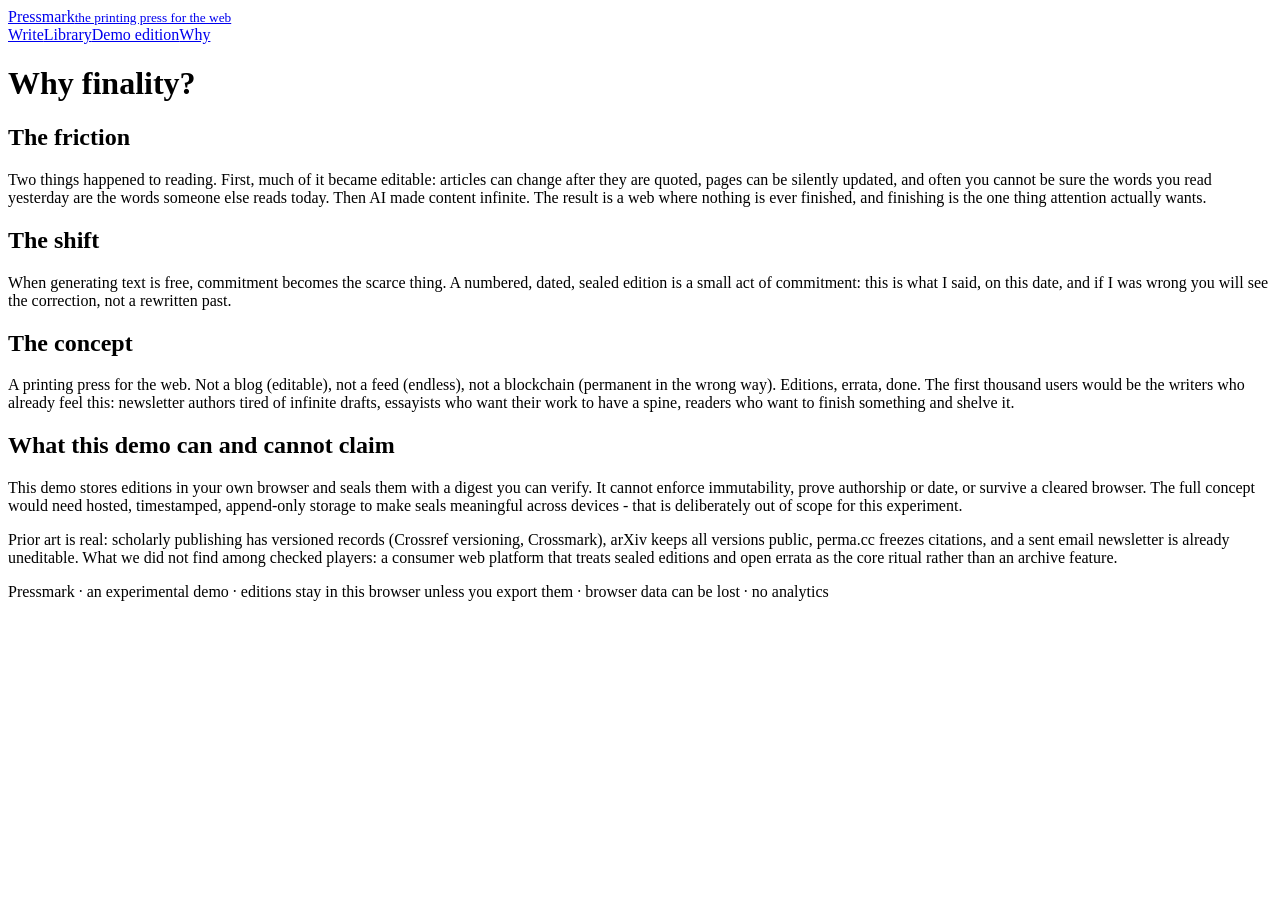
==== about.html @ ba138bb5 "Create about.html detailing finality in digital content This HTML file outlines the concept of final" ====
<!DOCTYPE html>
<html lang="en">
<head>
<meta charset="utf-8">
<meta name="viewport" content="width=device-width, initial-scale=1">
<title>Why finality - Pressmark</title>
<meta name="description" content="The problem Pressmark tests: the web lost finished things.">
<meta http-equiv="Content-Security-Policy" content="default-src 'self'; style-src 'self' 'unsafe-inline'; script-src 'self'; img-src 'self'; connect-src 'self'; base-uri 'none'; form-action 'none'">
<link rel="icon" type="image/svg+xml" href="assets/favicon.svg">
<link rel="stylesheet" href="assets/style.css">
</head>
<body>
<header class="site"><div class="wrap">
  <a class="masthead" href="index.html">Pressmark<small>the printing press for the web</small></a>
  <nav class="main">
    <a href="write.html">Write</a><a href="library.html">Library</a><a href="edition.html?id=sample">Demo edition</a><a href="about.html">Why</a>
  </nav>
</div></header>
<main><div class="wrap">
  <h1>Why finality?</h1>
  <h2 class="section">The friction</h2>
  <p>Two things happened to reading. First, much of it became editable: articles can change after they are quoted, pages can be silently updated, and often you cannot be sure the words you read yesterday are the words someone else reads today. Then AI made content infinite. The result is a web where nothing is ever finished, and finishing is the one thing attention actually wants.</p>
  <h2 class="section">The shift</h2>
  <p>When generating text is free, commitment becomes the scarce thing. A numbered, dated, sealed edition is a small act of commitment: this is what I said, on this date, and if I was wrong you will see the correction, not a rewritten past.</p>
  <h2 class="section">The concept</h2>
  <p>A printing press for the web. Not a blog (editable), not a feed (endless), not a blockchain (permanent in the wrong way). Editions, errata, done. The first thousand users would be the writers who already feel this: newsletter authors tired of infinite drafts, essayists who want their work to have a spine, readers who want to finish something and shelve it.</p>
  <h2 class="section">What this demo can and cannot claim</h2>
  <p>This demo stores editions in your own browser and seals them with a digest you can verify. It cannot enforce immutability, prove authorship or date, or survive a cleared browser. The full concept would need hosted, timestamped, append-only storage to make seals meaningful across devices - that is deliberately out of scope for this experiment.</p>
  <p>Prior art is real: scholarly publishing has versioned records (Crossref versioning, Crossmark), arXiv keeps all versions public, perma.cc freezes citations, and a sent email newsletter is already uneditable. What we did not find among checked players: a consumer web platform that treats sealed editions and open errata as the core ritual rather than an archive feature.</p>
</div></main>
<footer class="site"><div class="wrap">
  Pressmark · an experimental demo · editions stay in this browser unless you export them · browser data can be lost · no analytics
</div></footer>
<script src="assets/app.js"></script>
</body>
</html>
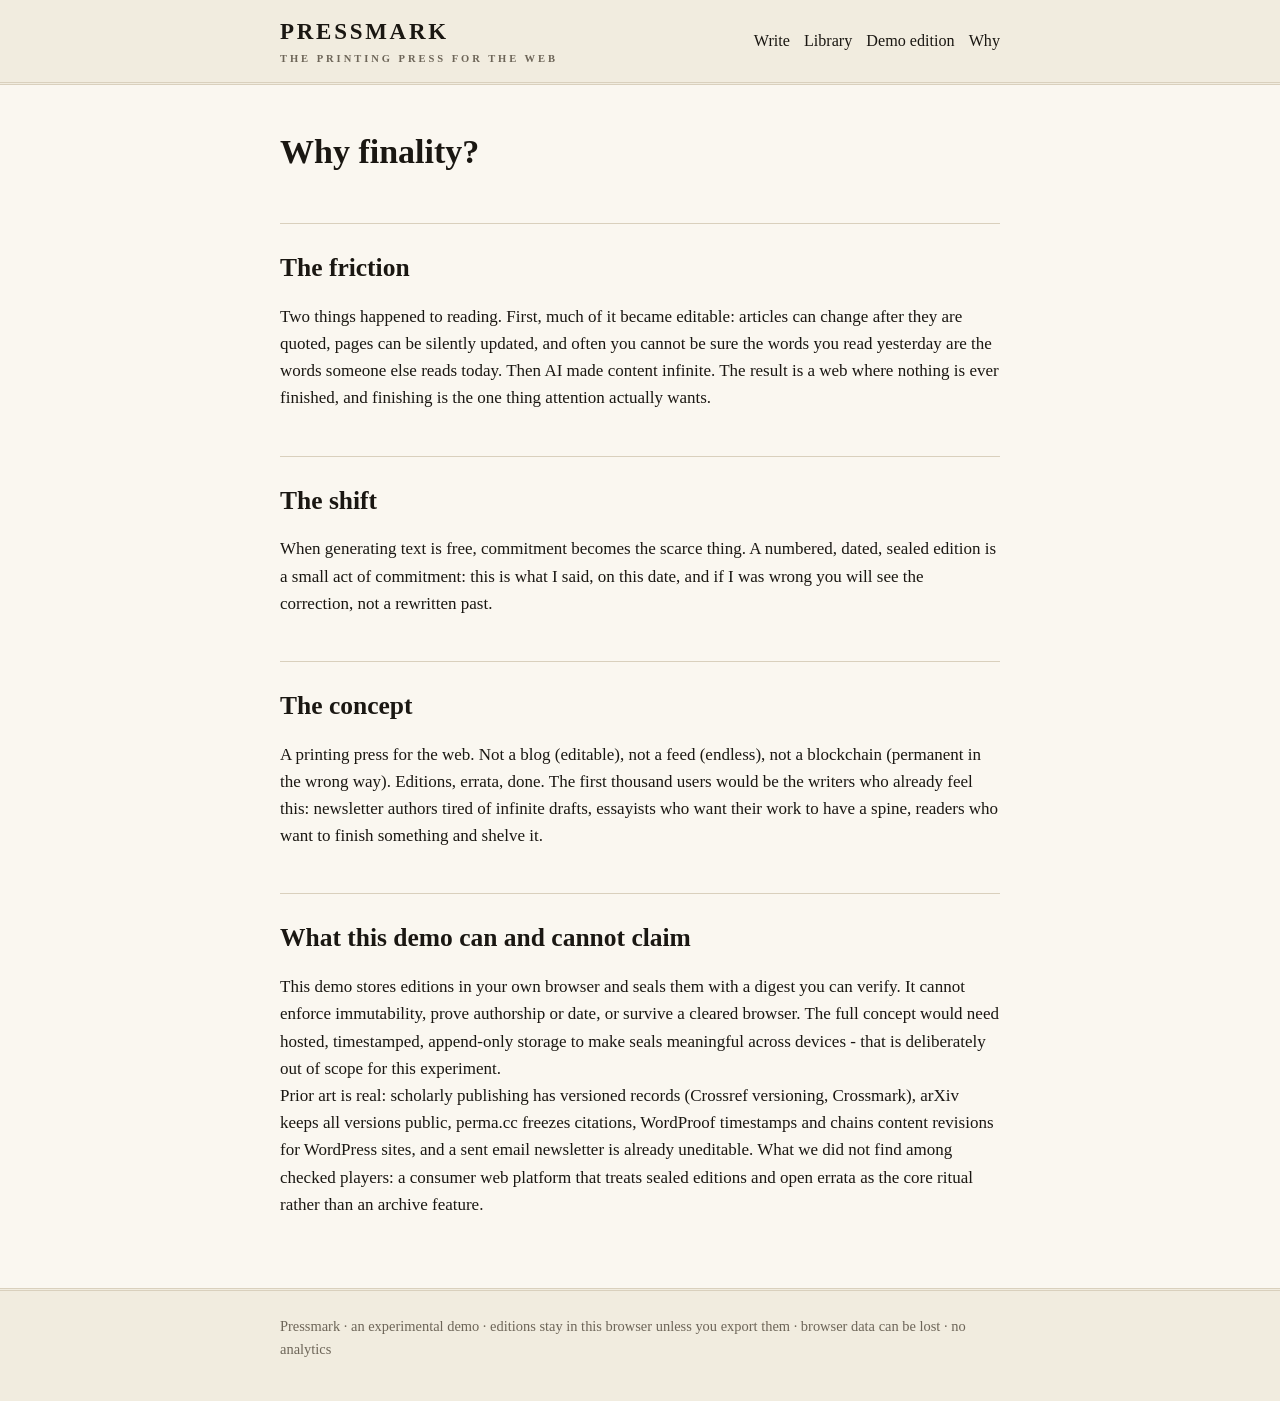
==== commit 71cddb43: "Update prior art references in about.html" ====
--- a/about.html
+++ b/about.html
@@ -26,7 +26,7 @@
   <p>A printing press for the web. Not a blog (editable), not a feed (endless), not a blockchain (permanent in the wrong way). Editions, errata, done. The first thousand users would be the writers who already feel this: newsletter authors tired of infinite drafts, essayists who want their work to have a spine, readers who want to finish something and shelve it.</p>
   <h2 class="section">What this demo can and cannot claim</h2>
   <p>This demo stores editions in your own browser and seals them with a digest you can verify. It cannot enforce immutability, prove authorship or date, or survive a cleared browser. The full concept would need hosted, timestamped, append-only storage to make seals meaningful across devices - that is deliberately out of scope for this experiment.</p>
-  <p>Prior art is real: scholarly publishing has versioned records (Crossref versioning, Crossmark), arXiv keeps all versions public, perma.cc freezes citations, and a sent email newsletter is already uneditable. What we did not find among checked players: a consumer web platform that treats sealed editions and open errata as the core ritual rather than an archive feature.</p>
+  <p>Prior art is real: scholarly publishing has versioned records (Crossref versioning, Crossmark), arXiv keeps all versions public, perma.cc freezes citations, WordProof timestamps and chains content revisions for WordPress sites, and a sent email newsletter is already uneditable. What we did not find among checked players: a consumer web platform that treats sealed editions and open errata as the core ritual rather than an archive feature.</p>
 </div></main>
 <footer class="site"><div class="wrap">
   Pressmark · an experimental demo · editions stay in this browser unless you export them · browser data can be lost · no analytics
--- a/assets/style.css
+++ b/assets/style.css
@@ -0,0 +1,85 @@
+:root {
+  --ink: #1a1712; --paper: #faf7f0; --paper2: #f1ecdf; --accent: #8c2f1b;
+  --accent2: #b8552f; --muted: #6d6558; --line: #d9d0bd; --seal: #22406b;
+}
+* { box-sizing: border-box; margin: 0; padding: 0; }
+html { font-size: 17px; }
+body {
+  font-family: Georgia, 'Iowan Old Style', 'Times New Roman', serif;
+  background: var(--paper); color: var(--ink); line-height: 1.6;
+}
+a { color: var(--accent); }
+.wrap { max-width: 760px; margin: 0 auto; padding: 0 20px; }
+header.site {
+  border-bottom: 3px double var(--line); padding: 14px 0; background: var(--paper2);
+}
+header.site .wrap { display: flex; align-items: center; justify-content: space-between; flex-wrap: wrap; gap: 10px; }
+.masthead { font-size: 1.35rem; letter-spacing: .12em; text-transform: uppercase; text-decoration: none; color: var(--ink); font-weight: bold; }
+.masthead small { display: block; font-size: .62rem; letter-spacing: .28em; color: var(--muted); }
+nav.main a { margin-left: 14px; text-decoration: none; color: var(--ink); font-size: .95rem; }
+nav.main a:hover { color: var(--accent); text-decoration: underline; }
+#langswitch { font-family: inherit; font-size: .85rem; padding: 4px 6px; background: var(--paper); border: 1px solid var(--line); border-radius: 4px; }
+main { padding: 40px 0 70px; }
+.hero { text-align: center; padding: 48px 0 36px; border-bottom: 1px solid var(--line); }
+.hero h1 { font-size: 2.4rem; line-height: 1.15; margin-bottom: 18px; }
+.hero p.sub { font-size: 1.15rem; color: var(--muted); max-width: 560px; margin: 0 auto 26px; }
+.btn {
+  display: inline-block; font-family: inherit; font-size: 1rem; cursor: pointer;
+  background: var(--accent); color: #fff; border: none; padding: 13px 30px;
+  border-radius: 3px; text-decoration: none; letter-spacing: .04em;
+}
+.btn:hover { background: var(--accent2); }
+.btn.secondary { background: transparent; color: var(--accent); border: 1.5px solid var(--accent); }
+.btn.secondary:hover { background: var(--paper2); }
+.btn:disabled { opacity: .5; cursor: default; }
+h2.section { font-size: 1.5rem; margin: 44px 0 14px; padding-top: 24px; border-top: 1px solid var(--line); }
+.steps { display: grid; grid-template-columns: repeat(auto-fit, minmax(200px, 1fr)); gap: 18px; margin: 20px 0; }
+.step { background: var(--paper2); border: 1px solid var(--line); border-radius: 6px; padding: 20px; }
+.step .num { font-size: 1.6rem; color: var(--accent); font-weight: bold; }
+.card {
+  border: 1px solid var(--line); border-left: 5px solid var(--seal);
+  background: #fff; border-radius: 4px; padding: 20px 22px; margin: 16px 0;
+}
+.card .meta { font-size: .82rem; color: var(--muted); letter-spacing: .05em; }
+.card h3 { margin: 6px 0 8px; font-size: 1.25rem; }
+.sealblock {
+  background: var(--paper2); border: 1px dashed var(--seal); border-radius: 6px;
+  padding: 14px 18px; margin: 18px 0; font-size: .88rem;
+}
+.sealblock code { font-family: 'Courier New', monospace; font-size: .78rem; word-break: break-all; color: var(--seal); }
+.badge-sealed {
+  display: inline-block; background: var(--seal); color: #fff; font-size: .72rem;
+  letter-spacing: .14em; text-transform: uppercase; padding: 3px 10px; border-radius: 12px;
+}
+label.f { display: block; font-size: .9rem; color: var(--muted); margin: 18px 0 6px; }
+input[type=text], textarea {
+  width: 100%; font-family: inherit; font-size: 1rem; padding: 12px 14px;
+  border: 1.5px solid var(--line); border-radius: 4px; background: #fff; color: var(--ink);
+}
+textarea { min-height: 260px; resize: vertical; }
+.wordcount { text-align: right; font-size: .8rem; color: var(--muted); margin-top: 4px; }
+article.edition { background: #fff; border: 1px solid var(--line); border-radius: 4px; padding: 34px 34px 26px; margin: 20px 0; box-shadow: 0 1px 4px rgba(0,0,0,.05); }
+article.edition .body { white-space: pre-wrap; }
+.erratum { border-left: 3px solid var(--accent); background: var(--paper2); padding: 12px 16px; margin: 12px 0; font-size: .95rem; }
+.erratum .when { font-size: .78rem; color: var(--muted); }
+.notice { background: #fdf6e3; border: 1px solid #e5d9a8; border-radius: 6px; padding: 14px 18px; font-size: .9rem; margin: 18px 0; }
+.empty { text-align: center; color: var(--muted); padding: 50px 0; }
+footer.site { border-top: 3px double var(--line); padding: 24px 0 40px; font-size: .85rem; color: var(--muted); background: var(--paper2); }
+#consent-banner {
+  position: fixed; left: 0; right: 0; bottom: 0; background: var(--ink); color: var(--paper);
+  padding: 14px 18px; display: none; z-index: 50; font-size: .88rem;
+}
+#consent-banner .inner { max-width: 760px; margin: 0 auto; display: flex; gap: 12px; align-items: center; flex-wrap: wrap; }
+#consent-banner button { font-family: inherit; padding: 8px 16px; border-radius: 3px; border: none; cursor: pointer; }
+#consent-banner .allow { background: var(--accent2); color: #fff; }
+#consent-banner .deny { background: transparent; color: var(--paper); border: 1px solid var(--muted); }
+dialog { border: 1px solid var(--line); border-radius: 8px; padding: 26px; max-width: 480px; width: calc(100% - 40px); }
+dialog::backdrop { background: rgba(26,23,18,.45); }
+dialog h3 { margin-bottom: 12px; }
+dialog .sealblock { margin: 14px 0; }
+.row { display: flex; gap: 12px; flex-wrap: wrap; margin-top: 16px; }
+@media (max-width: 480px) {
+  .hero h1 { font-size: 1.8rem; }
+  article.edition { padding: 22px 18px; }
+  nav.main a { margin-left: 10px; font-size: .88rem; }
+}
